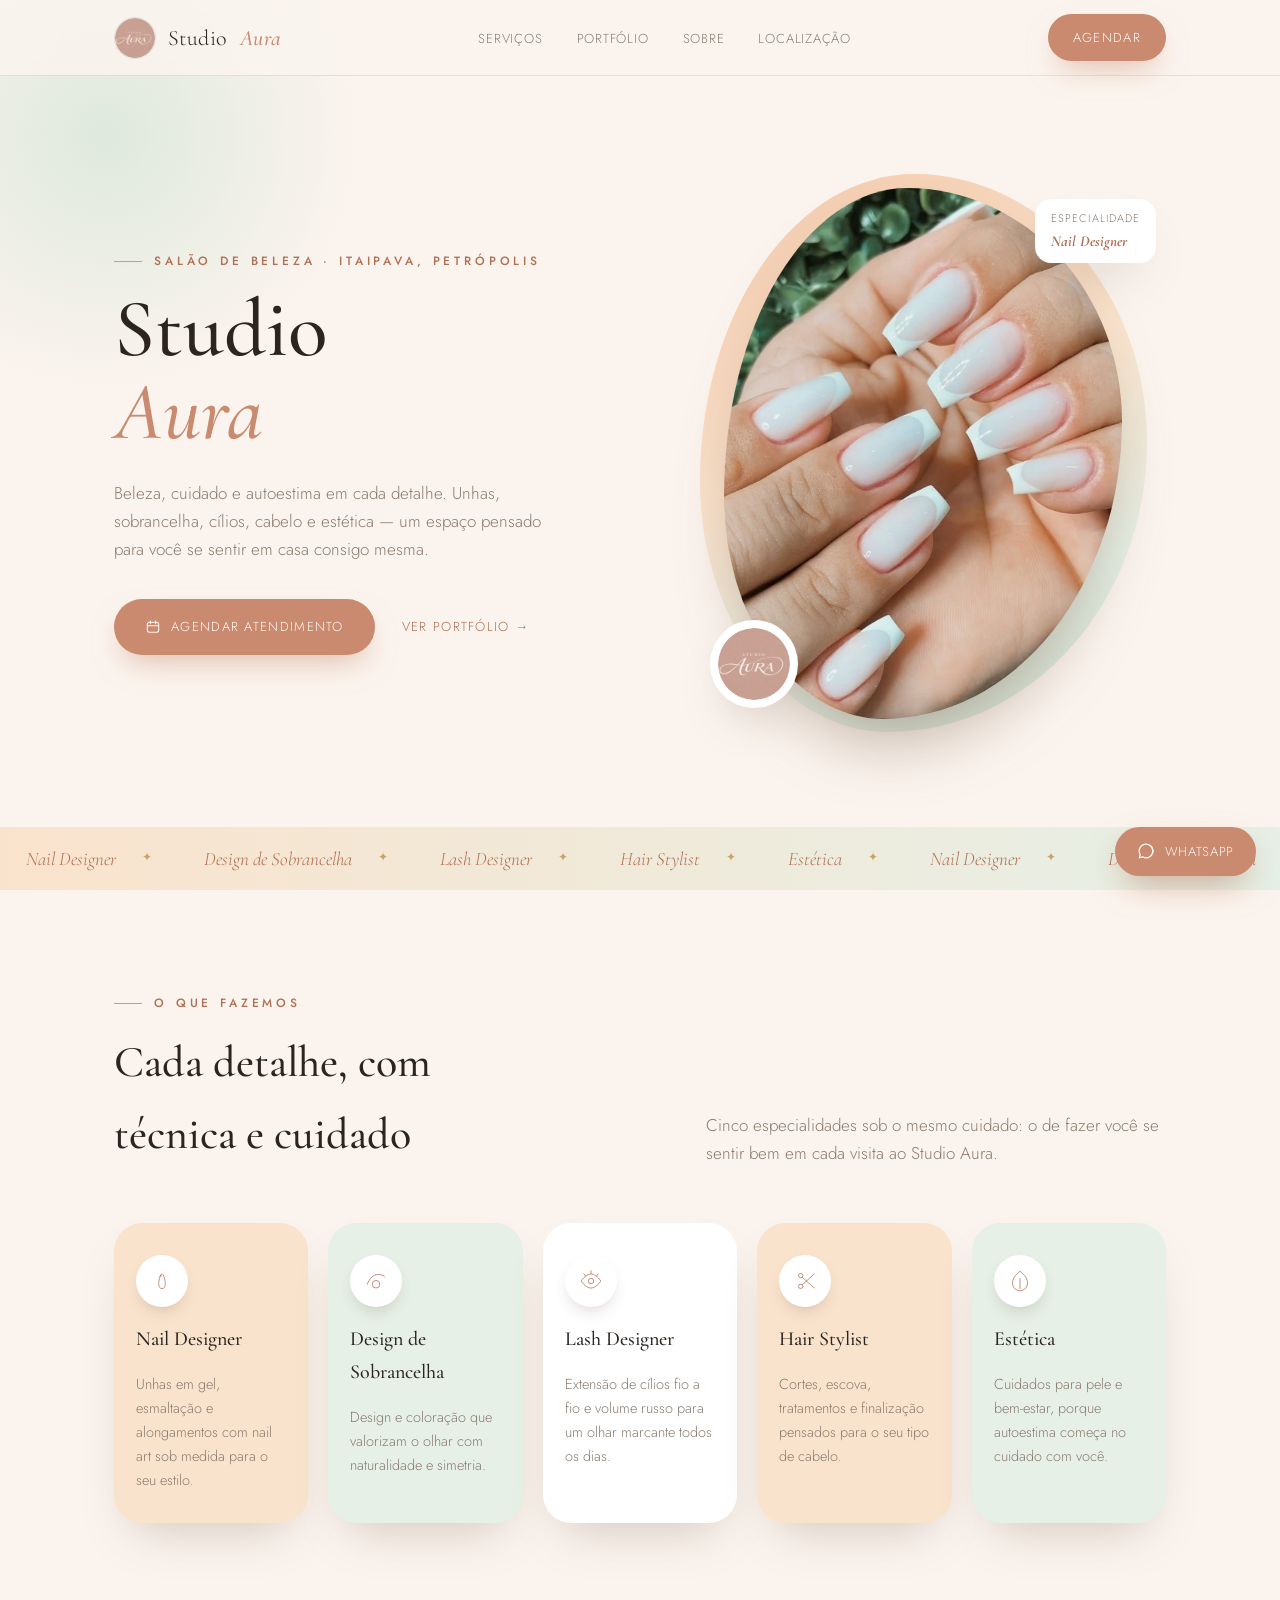
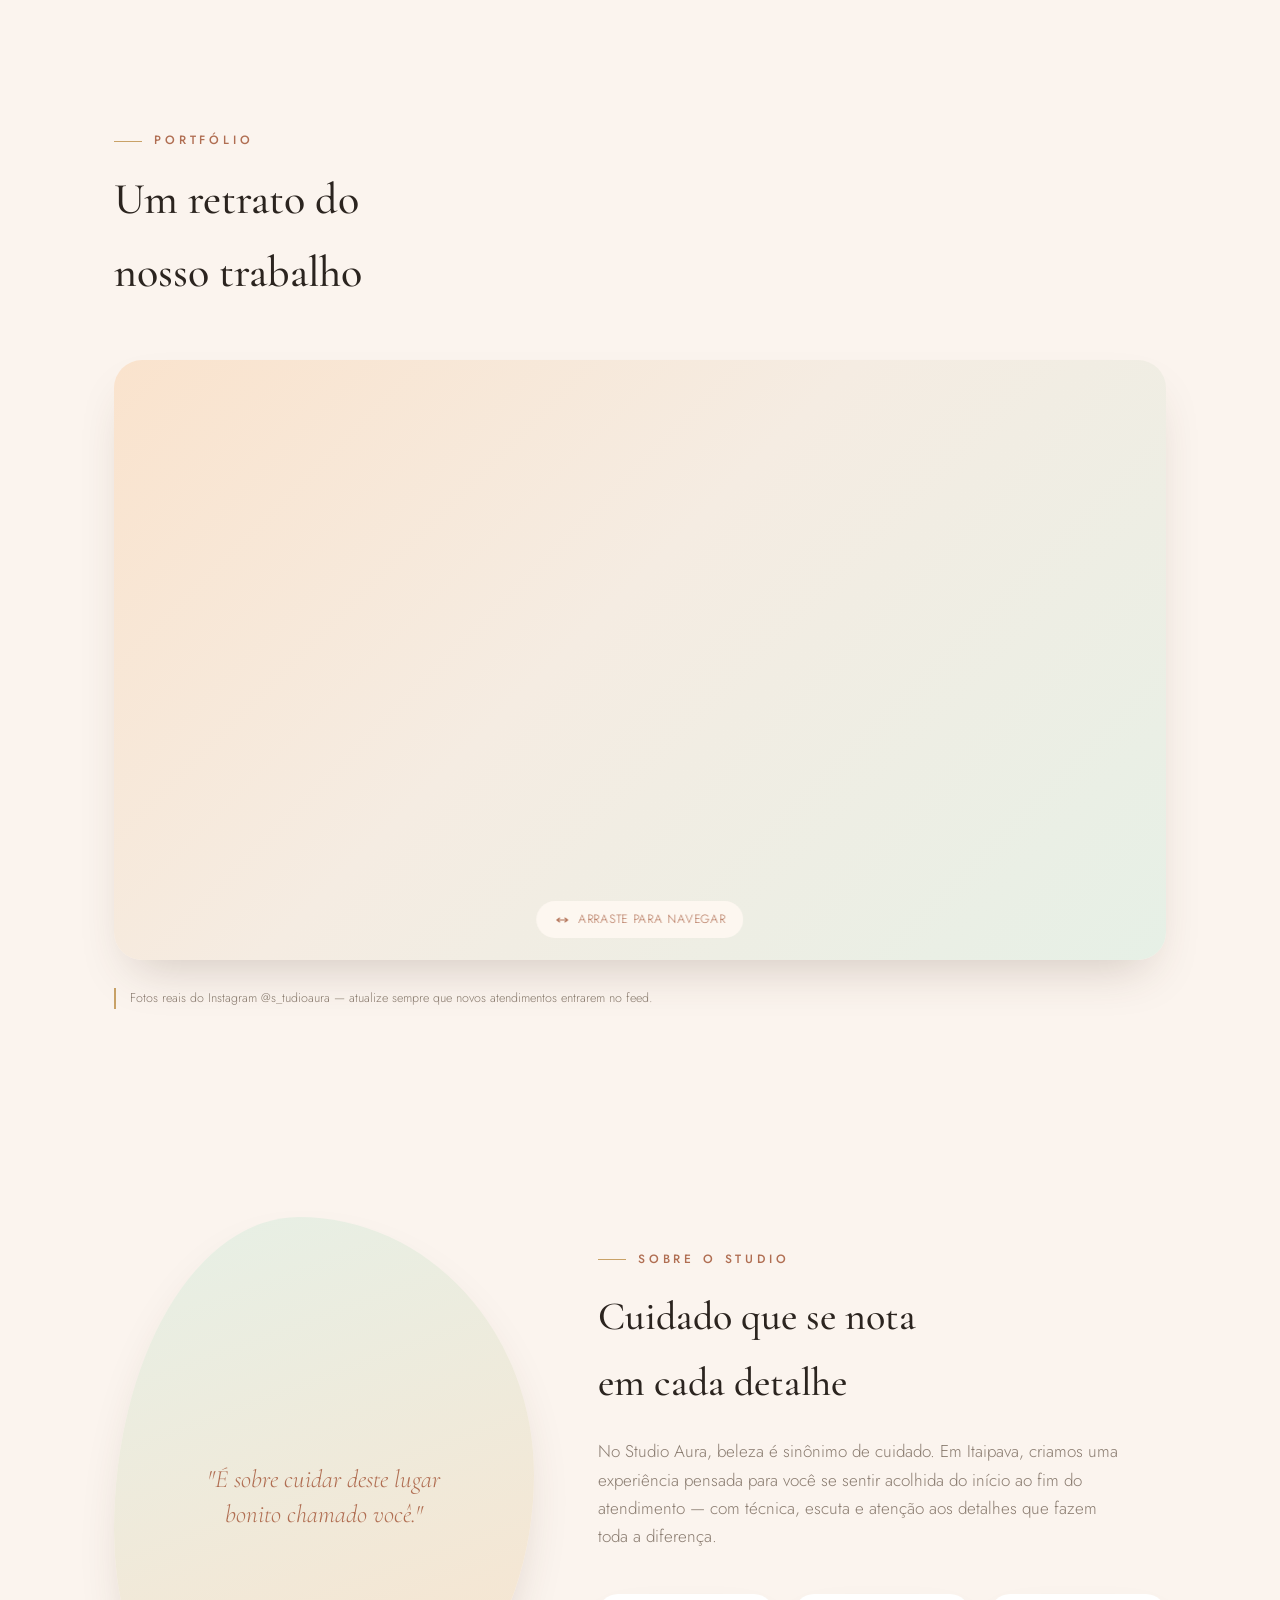
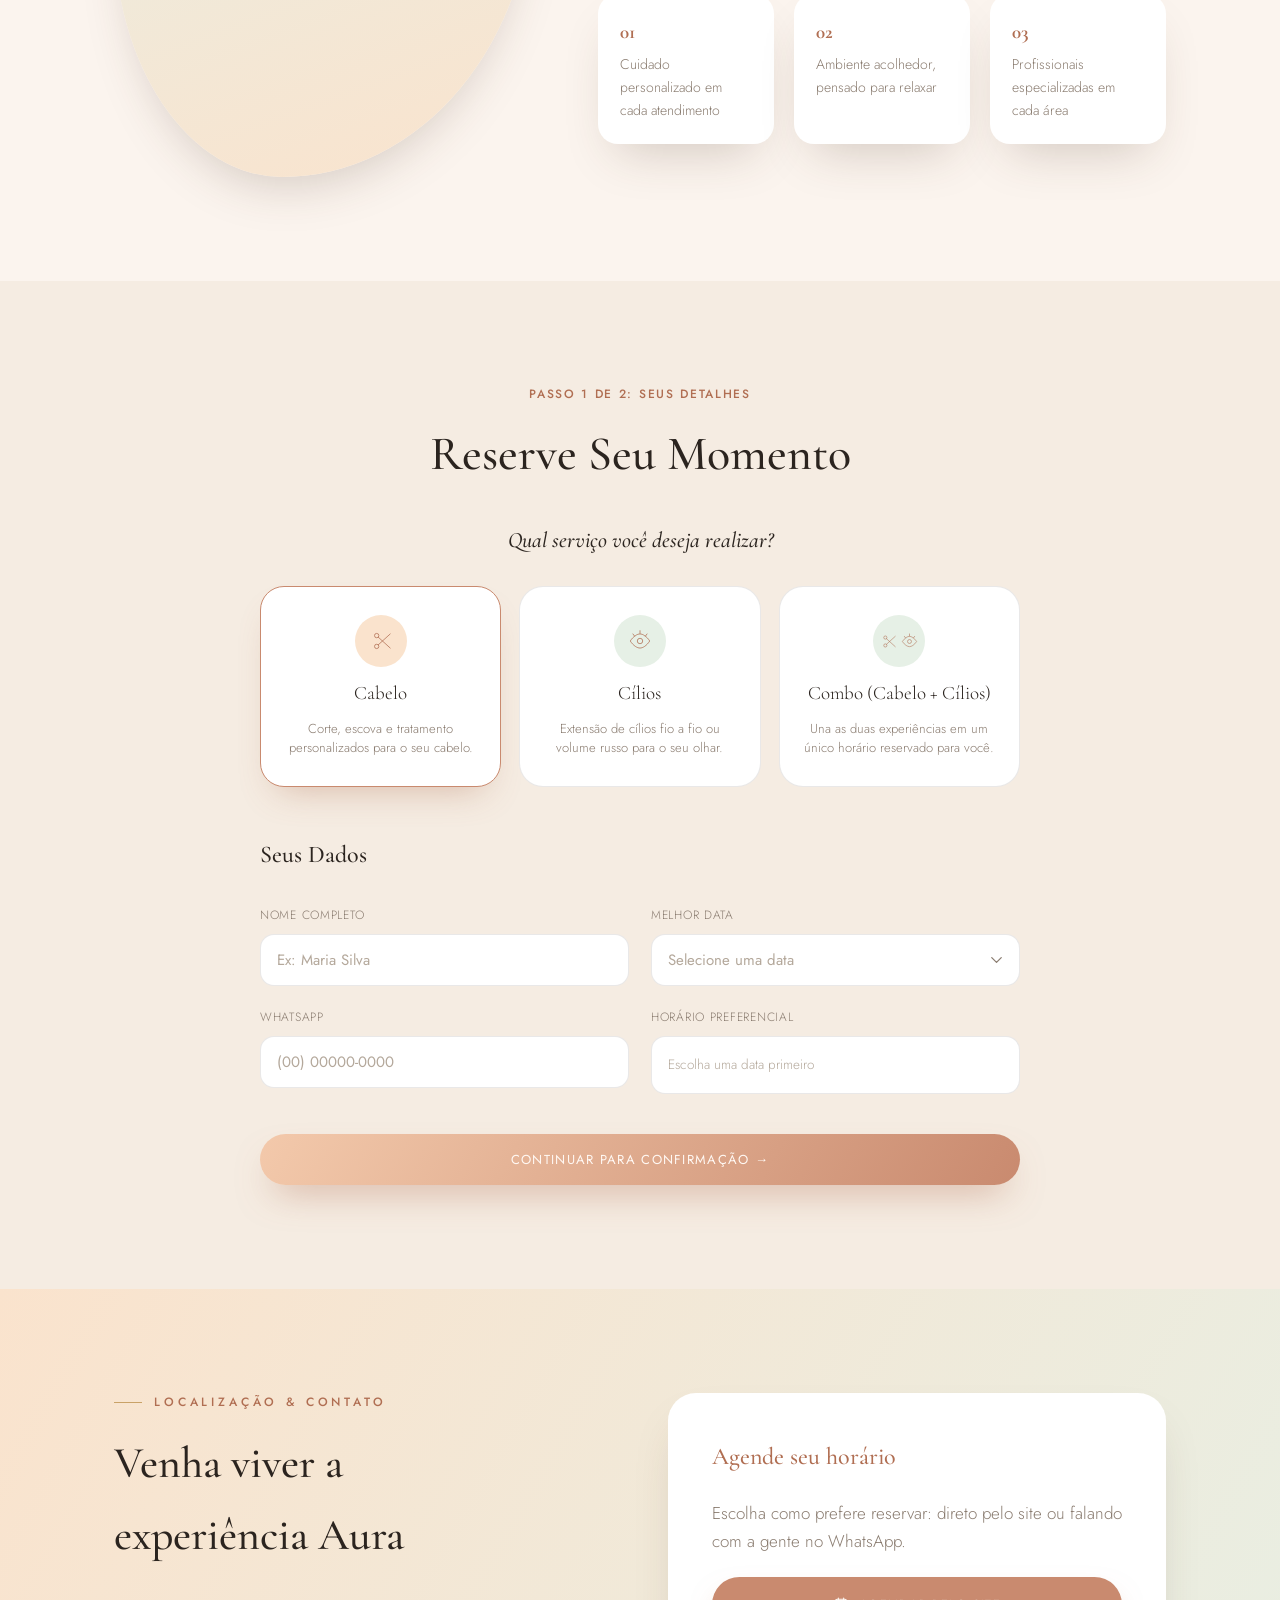
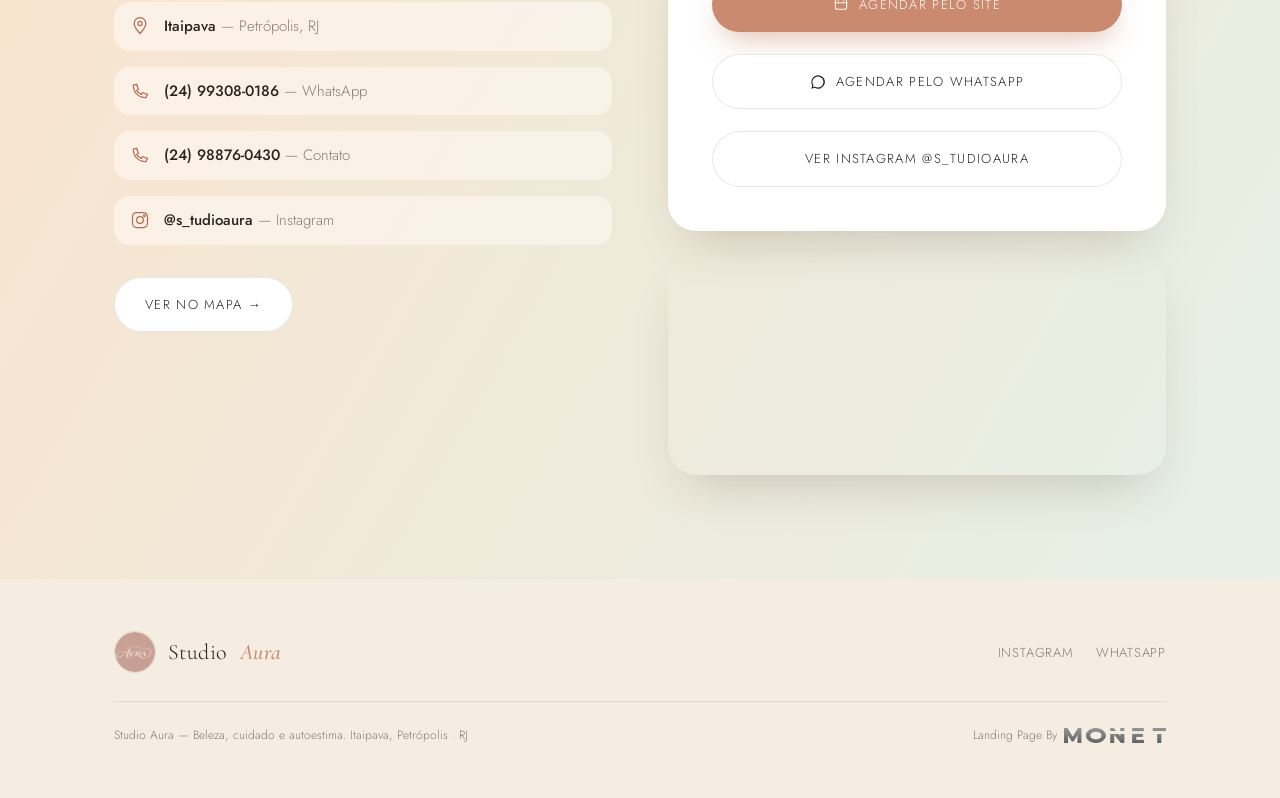
==== index.html @ 3c888ee1 "Rename Index.html to index.htmlRename Index.html to index.html for Cloudflare Pages" ====
<!doctype html> 
<html lang="pt-BR">
<head>
<meta charset="UTF-8">
<meta name="viewport" content="width=device-width,initial-scale=1,viewport-fit=cover">
<title>Studio Aura</title>
<link rel="icon" href="./images/logo.png">
<link rel="preconnect" href="https://fonts.googleapis.com">
<link rel="preconnect" href="https://fonts.gstatic.com" crossorigin>
<link href="https://fonts.googleapis.com/css2?family=Cormorant+Garamond:ital,wght@0,400;0,500;0,600;1,400;1,500&family=Jost:wght@300;400;500;600&display=swap" rel="stylesheet">
<link rel="stylesheet" href="style.css">
</head>
<body>

<header>
  <div class="wrap nav">
    <a class="logo" href="#top"><img src="./images/logo.png" alt="" width="42" height="42">Studio <em>Aura</em></a>
    <input type="checkbox" id="menu-toggle">
    <ul class="nav-links">
      <li><a href="#servicos">Serviços</a></li>
      <li><a href="#portfolio">Portfólio</a></li>
      <li><a href="#sobre">Sobre</a></li>
      <li><a href="#contato">Localização</a></li>
    </ul>
    <div class="nav-cta">
      <a class="btn btn-primary" href="#contato" style="padding:12px 24px;">Agendar</a>
      <label class="burger" for="menu-toggle"><span></span><span></span><span></span></label>
    </div>
  </div>
</header>

<main id="top">
  <section class="hero">
    <div class="wrap hero-grid">
      <div>
        <p class="eyebrow">Salão de Beleza · Itaipava, Petrópolis</p>
        <h1>Studio<br><em>Aura</em></h1>
        <p class="lede hero-lede">Beleza, cuidado e autoestima em cada detalhe. Unhas, sobrancelha, cílios, cabelo e estética — um espaço pensado para você se sentir em casa consigo mesma.</p>
        <div class="hero-actions">
          <a class="btn btn-primary" href="#contato">
            <svg viewBox="0 0 24 24" fill="none" stroke="currentColor" stroke-width="1.6"><rect x="3.5" y="5" width="17" height="15" rx="3"/><path d="M8 3v4M16 3v4M3.5 10h17" stroke-linecap="round"/></svg>
            Agendar atendimento
          </a>
          <a class="btn btn-ghost" href="#portfolio">Ver portfólio →</a>
        </div>
      </div>
      <div class="hero-art">
        <img class="hero-photo" src="images/unhas_francesinha.jpg" alt="Unhas em francesinha do Studio Aura">
        <div class="hero-badge"><img src="./images/logo.png" alt="Studio Aura"></div>
        <div class="hero-art-caption">Especialidade<strong>Nail Designer</strong></div>
      </div>
    </div>
  </section>

  <div class="marquee" aria-hidden="true">
    <div class="marquee-track">
      <span>Nail Designer</span><span>Design de Sobrancelha</span><span>Lash Designer</span><span>Hair Stylist</span><span>Estética</span>
      <span>Nail Designer</span><span>Design de Sobrancelha</span><span>Lash Designer</span><span>Hair Stylist</span><span>Estética</span>
      <span>Nail Designer</span><span>Design de Sobrancelha</span><span>Lash Designer</span><span>Hair Stylist</span><span>Estética</span>
      <span>Nail Designer</span><span>Design de Sobrancelha</span><span>Lash Designer</span><span>Hair Stylist</span><span>Estética</span>
      <span>Nail Designer</span><span>Design de Sobrancelha</span><span>Lash Designer</span><span>Hair Stylist</span><span>Estética</span>
      <span>Nail Designer</span><span>Design de Sobrancelha</span><span>Lash Designer</span><span>Hair Stylist</span><span>Estética</span>
    </div>
  </div>

  <section id="servicos">
    <div class="wrap">
      <div class="section-head reveal">
        <div>
          <p class="eyebrow">O que fazemos</p>
          <h2>Cada detalhe, com técnica e cuidado</h2>
        </div>
        <p class="lede">Cinco especialidades sob o mesmo cuidado: o de fazer você se sentir bem em cada visita ao Studio Aura.</p>
      </div>
    </div>
    <div class="wrap">
      <div class="services reveal">
        <div class="service">
          <div class="service-icon"><svg viewBox="0 0 48 48" fill="none" stroke="currentColor" stroke-width="1.4"><path d="M18 30c0-9 3-19 6-19s6 10 6 19c0 5-2.5 8-6 8s-6-3-6-8Z"/><path d="M20 15c1-1 3-1 4 0" stroke-linecap="round"/></svg></div>
          <h3>Nail Designer</h3>
          <p>Unhas em gel, esmaltação e alongamentos com nail art sob medida para o seu estilo.</p>
        </div>
        <div class="service">
          <div class="service-icon"><svg viewBox="0 0 48 48" fill="none" stroke="currentColor" stroke-width="1.4"><path d="M8 30c4-12 12-18 20-18s12 4 12 4" stroke-linecap="round"/><circle cx="24" cy="30" r="7"/></svg></div>
          <h3>Design de Sobrancelha</h3>
          <p>Design e coloração que valorizam o olhar com naturalidade e simetria.</p>
        </div>
        <div class="service">
          <div class="service-icon"><svg viewBox="0 0 48 48" fill="none" stroke="currentColor" stroke-width="1.4"><path d="M6 24c6-9 13-13 18-13s12 4 18 13c-6 9-13 13-18 13S12 33 6 24Z"/><circle cx="24" cy="24" r="5"/><path d="M14 15l-3-4M34 15l3-4M24 10V5" stroke-linecap="round"/></svg></div>
          <h3>Lash Designer</h3>
          <p>Extensão de cílios fio a fio e volume russo para um olhar marcante todos os dias.</p>
        </div>
        <div class="service">
          <div class="service-icon"><svg viewBox="0 0 48 48" fill="none" stroke="currentColor" stroke-width="1.4"><circle cx="16" cy="14" r="4"/><circle cx="16" cy="34" r="4"/><path d="M19 17l22 20M19 31l22-20" stroke-linecap="round"/></svg></div>
          <h3>Hair Stylist</h3>
          <p>Cortes, escova, tratamentos e finalização pensados para o seu tipo de cabelo.</p>
        </div>
        <div class="service">
          <div class="service-icon"><svg viewBox="0 0 48 48" fill="none" stroke="currentColor" stroke-width="1.4"><path d="M24 6c8 6 14 14 14 22a14 14 0 0 1-28 0c0-8 6-16 14-22Z"/><path d="M24 20v18" stroke-linecap="round"/></svg></div>
          <h3>Estética</h3>
          <p>Cuidados para pele e bem-estar, porque autoestima começa no cuidado com você.</p>
        </div>
      </div>
    </div>
  </section>

  <section id="portfolio">
    <div class="wrap">
      <div class="section-head reveal">
        <div>
          <p class="eyebrow">Portfólio</p>
          <h2>Um retrato do nosso trabalho</h2>
        </div>
      </div>

      <div class="gallery-3d reveal">
        <div id="portfolioGallery" class="circular-gallery" tabindex="0" role="region" aria-label="Galeria de fotos do portfólio. Arraste ou use as setas do teclado para navegar."></div>
        <p class="gallery-hint" id="galleryHint" aria-hidden="true">
          <svg viewBox="0 0 24 24" fill="none" stroke="currentColor" stroke-width="1.6"><path d="M8 9l-4 3 4 3M16 9l4 3-4 3M4 12h16" stroke-linecap="round" stroke-linejoin="round"/></svg>
          Arraste para navegar
        </p>
      </div>

      <p class="portfolio-note">Fotos reais do Instagram @s_tudioaura — atualize sempre que novos atendimentos entrarem no feed.</p>
    </div>
  </section>

  <section id="sobre">
    <div class="wrap about">
      <div class="about-visual reveal">
        <span>"É sobre cuidar deste lugar bonito chamado você."</span>
      </div>
      <div class="about-copy reveal">
        <p class="eyebrow">Sobre o studio</p>
        <h2 style="margin-top:14px;">Cuidado que se nota em cada detalhe</h2>
        <p class="lede">No Studio Aura, beleza é sinônimo de cuidado. Em Itaipava, criamos uma experiência pensada para você se sentir acolhida do início ao fim do atendimento — com técnica, escuta e atenção aos detalhes que fazem toda a diferença.</p>
        <div class="values">
          <div class="value"><b>01</b><p>Cuidado personalizado em cada atendimento</p></div>
          <div class="value"><b>02</b><p>Ambiente acolhedor, pensado para relaxar</p></div>
          <div class="value"><b>03</b><p>Profissionais especializadas em cada área</p></div>
        </div>
      </div>
    </div>
  </section>

  <section class="booking" id="agendar">
    <div class="wrap">

      <form id="bookingStep1" class="booking-panel" novalidate>
        <p class="step-label" id="bookingStepLabel">Passo 1 de 2: Seus Detalhes</p>
        <h2 class="booking-title">Reserve Seu Momento</h2>
        <h3 class="booking-subtitle">Qual serviço você deseja realizar?</h3>

        <div class="service-select" id="serviceSelect" role="radiogroup" aria-label="Escolha o serviço"></div>

        <h4 class="booking-form-title">Seus Dados</h4>
        <div class="booking-grid">
          <div class="field">
            <label for="bkNome">Nome Completo</label>
            <input type="text" id="bkNome" name="nome" placeholder="Ex: Maria Silva" autocomplete="name" required>
          </div>
          <div class="field">
            <label for="bkData">Melhor Data</label>
            <div class="field-icon-wrap">
              <select id="bkData" name="data" required>
                <option value="" disabled selected>Selecione uma data</option>
              </select>
              <svg class="field-icon" viewBox="0 0 24 24" fill="none" stroke="currentColor" stroke-width="1.6" aria-hidden="true"><path d="M6 9l6 6 6-6" stroke-linecap="round" stroke-linejoin="round"/></svg>
            </div>
          </div>
          <div class="field">
            <label for="bkWhats">WhatsApp</label>
            <input type="tel" id="bkWhats" name="whatsapp" placeholder="(00) 00000-0000" inputmode="numeric" autocomplete="tel" required>
          </div>
          <div class="field">
            <label id="bkHorarioLabel">Horário Preferencial</label>
            <div class="time-select" id="bkHorarioSelect" role="radiogroup" aria-labelledby="bkHorarioLabel">
              <span class="time-select-empty" id="bkHorarioEmpty">Escolha uma data primeiro</span>
            </div>
          </div>
        </div>

        <button type="submit" class="btn btn-booking">Continuar para Confirmação →</button>
      </form>

      <div id="bookingStep2" class="booking-panel" hidden>
        <p class="step-label">Passo 2 de 2: Confirmação Final</p>
        <h2 class="booking-title">Resumo do Agendamento</h2>

        <div class="booking-summary">
          <h3>Detalhes do Agendamento</h3>
          <div class="summary-service">
            <span class="summary-service-icon" id="summaryIcon"></span>
            <span class="summary-service-text"><span class="summary-label">Serviço:</span><strong id="summaryServico">Cabelo</strong></span>
          </div>
          <dl class="summary-list">
            <div><dt>Nome Completo:</dt><dd id="summaryNome">—</dd></div>
            <div><dt>WhatsApp:</dt><dd id="summaryWhats">—</dd></div>
            <div><dt>Melhor Data:</dt><dd id="summaryData">—</dd></div>
            <div><dt>Horário:</dt><dd id="summaryHorario" class="is-strong">—</dd></div>
          </dl>
          <button type="button" class="btn btn-booking" id="bookingConfirm">Confirmar Agendamento →</button>
          <button type="button" class="link-edit" id="bookingEdit">Editar Agendamento</button>
        </div>

        <div class="booking-success" id="bookingSuccess" hidden>
          <span class="booking-success-icon"><svg viewBox="0 0 24 24" fill="none" stroke="currentColor" stroke-width="1.8"><path d="M5 12l5 5L19 7" stroke-linecap="round" stroke-linejoin="round"/></svg></span>
          <h3>Agendamento confirmado!</h3>
          <p class="lede">Em breve entraremos em contato pelo WhatsApp para confirmar todos os detalhes do seu horário.</p>
          <button type="button" class="btn btn-ghost" id="bookingNew">Fazer novo agendamento</button>
        </div>
      </div>

    </div>
  </section>

  <section class="contact" id="contato">
    <div class="wrap contact-grid">
      <div class="reveal">
        <p class="eyebrow">Localização &amp; contato</p>
        <h2 style="margin-top:14px;">Venha viver a experiência Aura</h2>
        <ul class="contact-list">
          <li>
            <svg viewBox="0 0 24 24" fill="none" stroke="currentColor" stroke-width="1.5"><path d="M12 21s7-7.2 7-12a7 7 0 1 0-14 0c0 4.8 7 12 7 12Z"/><circle cx="12" cy="9" r="2.5"/></svg>
            <span><strong>Itaipava</strong> — Petrópolis, RJ</span>
          </li>
          <li>
            <svg viewBox="0 0 24 24" fill="none" stroke="currentColor" stroke-width="1.5"><path d="M4 5c0 8.8 6.2 15 15 15l2-4-6-2-1.5 2C10.5 14.5 9.5 13.5 8 11.5L10 10 8 4 4 5Z"/></svg>
            <span><strong>(24) 99308-0186</strong> — WhatsApp</span>
          </li>
          <li>
            <svg viewBox="0 0 24 24" fill="none" stroke="currentColor" stroke-width="1.5"><path d="M4 5c0 8.8 6.2 15 15 15l2-4-6-2-1.5 2C10.5 14.5 9.5 13.5 8 11.5L10 10 8 4 4 5Z"/></svg>
            <span><strong>(24) 98876-0430</strong> — Contato</span>
          </li>
          <li>
            <svg viewBox="0 0 24 24" fill="none" stroke="currentColor" stroke-width="1.5"><rect x="3" y="3" width="18" height="18" rx="5"/><circle cx="12" cy="12" r="4"/><circle cx="17.2" cy="6.8" r="1"/></svg>
            <span><strong>@s_tudioaura</strong> — Instagram</span>
          </li>
        </ul>
        <a class="btn btn-ghost" style="margin-top:32px;" href="https://www.google.com/maps/search/?api=1&amp;query=Studio%20Aura%20Itaipava%20Petropolis" target="_blank" rel="noopener">Ver no mapa →</a>
      </div>
      <div class="contact-side">
        <div class="contact-card reveal">
          <h3>Agende seu horário</h3>
          <p class="lede">Escolha como prefere reservar: direto pelo site ou falando com a gente no WhatsApp.</p>
          <a class="btn btn-primary" href="#agendar">
            <svg viewBox="0 0 24 24" fill="none" stroke="currentColor" stroke-width="1.6"><rect x="3.5" y="5" width="17" height="15" rx="3"/><path d="M8 3v4M16 3v4M3.5 10h17" stroke-linecap="round"/></svg>
            Agendar pelo Site
          </a>
          <a class="btn btn-ghost" href="https://wa.me/24993080186" target="_blank" rel="noopener">
            <svg viewBox="0 0 24 24" fill="currentColor"><path d="M12 2a10 10 0 0 0-8.6 15L2 22l5.2-1.4A10 10 0 1 0 12 2Zm0 18.2a8.2 8.2 0 0 1-4.2-1.1l-.3-.2-3.1.8.8-3-.2-.3A8.2 8.2 0 1 1 12 20.2Z"/></svg>
            Agendar pelo WhatsApp
          </a>
          <a class="btn btn-ghost" href="https://www.instagram.com/s_tudioaura" target="_blank" rel="noopener">Ver Instagram @s_tudioaura</a>
        </div>
        <div class="contact-map reveal">
          <iframe src="https://www.google.com/maps?q=Studio+Aura+-+Itaipava,+Petr%C3%B3polis+-+RJ&z=16&output=embed" width="100%" height="100%" style="border:0;" allowfullscreen="" loading="lazy" referrerpolicy="no-referrer-when-downgrade" title="Studio Aura no Google Maps"></iframe>
        </div>
      </div>
    </div>
  </section>
</main>

<footer>
  <div class="wrap">
    <div class="footer-grid">
      <a class="logo" href="#top"><img src="./images/logo.png" alt="" width="42" height="42">Studio <em>Aura</em></a>
      <ul class="footer-social">
        <li><a href="https://www.instagram.com/s_tudioaura" target="_blank" rel="noopener">Instagram</a></li>
        <li><a href="https://wa.me/24993080186" target="_blank" rel="noopener">WhatsApp</a></li>
      </ul>
    </div>
    <div class="footer-base">
      <span>Studio Aura — Beleza, cuidado e autoestima. Itaipava, Petrópolis · RJ</span>
      <a class="footer-credit" href="https://monetportfolio.pages.dev/" target="_blank" rel="noopener">
        <span>Landing Page By</span>
        <img src="./images/monet-logo.png" alt="Monet" class="footer-credit-logo">
      </a>
    </div>
  </div>
</footer>

<a class="float-cta" href="https://wa.me/24993080186" target="_blank" rel="noopener">
  <svg viewBox="0 0 24 24" fill="currentColor"><path d="M12 2a10 10 0 0 0-8.6 15L2 22l5.2-1.4A10 10 0 1 0 12 2Zm0 18.2a8.2 8.2 0 0 1-4.2-1.1l-.3-.2-3.1.8.8-3-.2-.3A8.2 8.2 0 1 1 12 20.2Z"/></svg>
  WhatsApp
</a>

<div class="lightbox" id="galleryLightbox" hidden>
  <figure class="lightbox-figure">
    <button class="lightbox-close" id="lightboxClose" type="button" aria-label="Fechar imagem">
      <svg viewBox="0 0 24 24" fill="none" stroke="currentColor" stroke-width="1.8"><path d="M5 5l14 14M19 5L5 19" stroke-linecap="round"/></svg>
    </button>
    <img id="lightboxImg" src="" alt="">
    <figcaption id="lightboxCaption"></figcaption>
  </figure>
</div>

<script src="https://cdnjs.cloudflare.com/ajax/libs/gsap/3.12.5/gsap.min.js"></script>
<script src="https://cdnjs.cloudflare.com/ajax/libs/gsap/3.12.5/ScrollTrigger.min.js"></script>
<script src="script.js"></script>
<script type="module" src="portfolio-gallery.js"></script>

</body></html>
---- style.css ----
/* Layout concept: soft spa editorial — organic blob imagery, pill buttons and
   rounded pastel cards on a warm cream ground, peach and mint as the two
   accent surfaces around a rose brand color. Deliberately single-theme
   (light, warm-cream) to match the requested pastel spa moodboard. */
:root{
  --cream:#fbf4ee;
  --cream-2:#f5ece2;
  --panel:#ffffff;
  --peach:#f3c9ab;
  --peach-soft:#fae3cd;
  --mint:#cfe3d3;
  --mint-soft:#e6f0e6;
  --ink:#2b241f;
  --muted:#8a7c70;
  --rose:#c98a6f;
  --rose-deep:#b06e52;
  --gold:#c9a267;
  --line:rgba(43,36,31,0.10);
  --shadow: 0 24px 50px -20px rgba(80,55,40,0.25);
  --font-display:'Cormorant Garamond', Georgia, 'Times New Roman', serif;
  --font-body:'Jost', 'Segoe UI', sans-serif;
  color-scheme: light;
}

*{box-sizing:border-box;}
html{scroll-behavior:smooth;}
body{
  margin:0;
  background:var(--cream);
  color:var(--ink);
  font-family:var(--font-body);
  font-weight:300;
  line-height:1.65;
  -webkit-font-smoothing:antialiased;
}
img{max-width:100%;}
a{color:inherit;}
::selection{background:var(--peach);color:var(--ink);}

.wrap{
  max-width:1180px;
  margin-inline:auto;
  padding-inline:clamp(20px,5vw,64px);
}

h1,h2,h3{
  font-family:var(--font-display);
  font-weight:500;
  margin:0;
  text-wrap:balance;
  color:var(--ink);
}

.eyebrow{
  font-family:var(--font-body);
  font-size:12px;
  letter-spacing:0.32em;
  text-transform:uppercase;
  color:var(--rose-deep);
  display:flex;
  align-items:center;
  gap:12px;
  font-weight:500;
}
.eyebrow::before{
  content:"";
  width:28px;height:1px;
  background:var(--gold);
  display:inline-block;
}

p{margin:0;}
.lede{
  max-width:46ch;
  color:var(--muted);
  font-size:17px;
}

.btn{
  font-family:var(--font-body);
  font-size:13px;
  letter-spacing:0.1em;
  text-transform:uppercase;
  text-decoration:none;
  display:inline-flex;
  align-items:center;
  gap:10px;
  padding:16px 30px;
  border-radius:50px;
  border:1px solid transparent;
  transition:transform .35s ease, background .35s ease, border-color .35s ease, color .35s ease, box-shadow .35s ease;
  cursor:pointer;
}
.btn-primary{
  background:var(--rose);
  color:#fff8f3;
  box-shadow:0 14px 30px -10px rgba(201,138,111,0.6);
}
.btn-primary:hover{background:var(--rose-deep);transform:translateY(-2px);}
.btn-ghost{
  border-color:var(--line);
  color:var(--ink);
  background:var(--panel);
}
.btn-ghost:hover{border-color:var(--rose);color:var(--rose-deep);transform:translateY(-2px);}
.btn svg{width:16px;height:16px;flex:none;}

/* ---------- NAV ---------- */
header{
  position:fixed;
  top:env(safe-area-inset-top,0px);
  left:0;right:0;
  z-index:100;
  background:rgba(251,244,238,0.82);
  backdrop-filter:blur(14px);
  border-bottom:1px solid var(--line);
}
.nav{
  display:flex;
  align-items:center;
  justify-content:space-between;
  padding-block:14px;
}
.logo{
  font-family:var(--font-display);
  font-size:22px;
  letter-spacing:0.02em;
  text-decoration:none;
  color:var(--ink);
  display:flex;
  align-items:center;
  gap:12px;
}
.logo em{color:var(--rose);font-style:italic;font-weight:500;}
.logo img{
  width:42px;height:42px;
  border-radius:50%;
  object-fit:cover;
  border:1px solid var(--line);
  display:block;
  flex:none;
}
.nav-links{
  display:flex;
  align-items:center;
  gap:34px;
  list-style:none;
  margin:0;padding:0;
}
.nav-links a{
  text-decoration:none;
  font-size:13px;
  letter-spacing:0.06em;
  text-transform:uppercase;
  color:var(--muted);
  transition:color .3s ease;
}
.nav-links a:hover{color:var(--rose-deep);}
.nav-cta{display:flex;align-items:center;gap:24px;}
.burger{display:none;}
#menu-toggle{display:none;}

@media (max-width:860px){
  .nav-links{
    position:fixed;
    inset:0 0 0 auto;
    top:0;
    height:100vh;
    width:min(78vw,320px);
    background:var(--panel);
    flex-direction:column;
    justify-content:center;
    align-items:flex-start;
    gap:26px;
    padding:80px 40px;
    transform:translateX(100%);
    transition:transform .4s ease;
    border-left:1px solid var(--line);
  }
  #menu-toggle:checked ~ .nav-links{transform:translateX(0);}
  .burger{
    display:flex;
    width:40px;height:40px;
    align-items:center;justify-content:center;
    cursor:pointer;
    flex-direction:column;
    gap:5px;
    z-index:101;
  }
  .burger span{width:22px;height:1px;background:var(--ink);display:block;}
  .nav-cta .btn-ghost{display:none;}
  .nav{gap:10px;}
  .nav-cta{gap:12px;flex:none;}
  .logo{font-size:clamp(15px,4.6vw,22px);gap:8px;flex:1;min-width:0;}
  .logo img{width:34px;height:34px;flex:none;}
  .nav-cta .btn-primary{padding:10px 16px;font-size:11px;letter-spacing:0.06em;white-space:nowrap;}
}

@media (max-width:380px){
  .logo{font-size:14px;}
  .nav-cta .btn-primary{padding:9px 13px;font-size:10px;}
}

/* ---------- HERO ---------- */
.hero{
  padding-top:calc(150px + env(safe-area-inset-top,0px));
  padding-bottom:70px;
  position:relative;
  overflow:hidden;
}
.hero::before{
  content:"";
  position:absolute;
  top:-15%;left:-12%;
  width:520px;height:520px;
  background:radial-gradient(circle,rgba(207,227,211,0.65),transparent 70%);
  pointer-events:none;
}
.hero-grid{
  display:grid;
  grid-template-columns:1fr 0.95fr;
  gap:56px;
  align-items:center;
  position:relative;
}
.hero h1{
  font-size:clamp(46px,6.4vw,86px);
  line-height:1.02;
  margin-top:16px;
}
.hero h1 em{
  font-style:italic;
  color:var(--rose);
}
.hero-lede{margin-top:24px;}
.hero-actions{
  display:flex;
  flex-wrap:wrap;
  align-items:center;
  gap:18px;
  margin-top:36px;
}
.hero-actions .btn-ghost{background:transparent;border-color:transparent;color:var(--rose-deep);padding-inline:8px;}
.hero-stats{
  display:flex;
  gap:14px;
  margin-top:48px;
  flex-wrap:wrap;
}
.stat{
  background:var(--panel);
  border:1px solid var(--line);
  border-radius:18px;
  padding:14px 20px;
  box-shadow:var(--shadow);
}
.stat b{
  display:block;
  font-family:var(--font-display);
  font-size:26px;
  color:var(--rose-deep);
  font-weight:500;
}
.stat span{
  font-size:11px;
  letter-spacing:0.08em;
  text-transform:uppercase;
  color:var(--muted);
}

.hero-art{
  position:relative;
  aspect-ratio:4/5;
  display:flex;
  align-items:center;
  justify-content:center;
}
.hero-art::before{
  content:"";
  position:absolute;
  inset:4%;
  background:linear-gradient(155deg,var(--peach) 0%,var(--peach-soft) 45%,var(--mint-soft) 75%,var(--mint) 100%);
  border-radius:48% 52% 58% 42% / 55% 48% 52% 45%;
  z-index:-2;
}
.hero-photo{
  width:82%;
  aspect-ratio:3/4;
  object-fit:cover;
  border-radius:46% 54% 60% 40% / 58% 44% 56% 42%;
  box-shadow:0 40px 70px -25px rgba(101,66,45,0.45);
}
.hero-badge{
  position:absolute;
  left:6%;
  bottom:8%;
  width:88px;height:88px;
  border-radius:50%;
  background:var(--panel);
  box-shadow:var(--shadow);
  display:flex;
  align-items:center;
  justify-content:center;
  padding:8px;
}
.hero-badge img{width:100%;height:100%;border-radius:50%;object-fit:cover;}
.hero-art-caption{
  position:absolute;
  top:8%;right:2%;
  background:var(--panel);
  border-radius:16px;
  padding:10px 16px;
  box-shadow:var(--shadow);
  font-size:11px;
  letter-spacing:0.1em;
  text-transform:uppercase;
  color:var(--muted);
  display:flex;
  flex-direction:column;
  gap:2px;
}
.hero-art-caption strong{color:var(--rose-deep);font-family:var(--font-display);font-size:15px;font-style:italic;text-transform:none;letter-spacing:0;}

@media (max-width:860px){
  .hero-grid{grid-template-columns:1fr;}
  .hero-art{order:-1;aspect-ratio:5/4;max-width:420px;margin-inline:auto;}
}

/* ---------- MARQUEE ---------- */
.marquee{
  background:linear-gradient(90deg,var(--peach-soft),var(--mint-soft));
  overflow:hidden;
  padding-block:16px;
  white-space:nowrap;
}
.marquee-track{
  display:inline-flex;
  animation:scroll 28s linear infinite;
}
.marquee-track span{
  font-family:var(--font-display);
  font-style:italic;
  font-size:19px;
  color:var(--rose-deep);
  padding-inline:26px;
  display:inline-flex;
  align-items:center;
  gap:26px;
}
.marquee-track span::after{
  content:"✦";
  font-style:normal;
  color:var(--gold);
  font-size:12px;
}
@keyframes scroll{
  from{transform:translateX(0);}
  to{transform:translateX(-50%);}
}
@media (prefers-reduced-motion:reduce){
  html{scroll-behavior:auto;}
}

/* ---------- SECTION SHELL ---------- */
section{padding-block:104px;}
.section-head{
  display:flex;
  justify-content:space-between;
  align-items:flex-end;
  gap:40px;
  margin-bottom:52px;
  flex-wrap:wrap;
}
.section-head h2{
  font-size:clamp(30px,3.8vw,44px);
  margin-top:12px;
  max-width:16ch;
}
.section-head .lede{margin-bottom:4px;}

.reveal{
  opacity:0;
  transform:translateY(22px);
  transition:opacity .8s ease, transform .8s ease;
}
.reveal.is-visible{opacity:1;transform:none;}
.gsap-ready .reveal{transition:none;}
@media (prefers-reduced-motion:reduce){
  .reveal{opacity:1;transform:none;transition:none;}
}

/* ---------- SERVICES ---------- */
.services{
  display:grid;
  grid-template-columns:repeat(5,1fr);
  gap:20px;
}
.service{
  background:var(--tint,var(--panel));
  border-radius:28px;
  padding:32px 22px;
  display:flex;
  flex-direction:column;
  gap:16px;
  box-shadow:var(--shadow);
  transition:transform .4s ease;
}
.service:hover{transform:translateY(-6px);}
.service:nth-child(5n+1){--tint:var(--peach-soft);}
.service:nth-child(5n+2){--tint:var(--mint-soft);}
.service:nth-child(5n+3){--tint:var(--panel);}
.service:nth-child(5n+4){--tint:var(--peach-soft);}
.service:nth-child(5n+5){--tint:var(--mint-soft);}
.service-icon{
  width:52px;height:52px;
  border-radius:50%;
  background:var(--panel);
  display:flex;
  align-items:center;
  justify-content:center;
  box-shadow:0 8px 18px -8px rgba(80,55,40,0.3);
}
.service-icon svg{width:26px;height:26px;color:var(--rose-deep);}
.service h3{font-size:20px;}
.service p{color:var(--muted);font-size:14.5px;}
@media (max-width:960px){
  .services{grid-template-columns:repeat(2,1fr);}
}
@media (max-width:560px){
  .services{grid-template-columns:1fr;}
}

/* ---------- PORTFOLIO ---------- */
.gallery-3d{
  position:relative;
  margin-top:44px;
  border-radius:28px;
  overflow:hidden;
  box-shadow:var(--shadow);
  background:linear-gradient(135deg,var(--peach-soft) 0%,var(--cream-2) 45%,var(--mint-soft) 100%);
  height:clamp(380px,48vw,600px);
}
.circular-gallery{
  width:100%;
  height:100%;
  overflow:hidden;
  cursor:grab;
}
.circular-gallery:active{cursor:grabbing;}
.circular-gallery:focus-visible{outline:2px solid var(--rose);outline-offset:-2px;}

.gallery-hint{
  position:absolute;
  left:50%;
  bottom:22px;
  transform:translateX(-50%);
  display:flex;
  align-items:center;
  gap:8px;
  padding:9px 18px;
  border-radius:999px;
  background:rgba(255,248,243,0.85);
  backdrop-filter:blur(6px);
  box-shadow:var(--shadow);
  font-family:var(--font-body);
  font-size:12px;
  letter-spacing:0.06em;
  text-transform:uppercase;
  color:var(--rose-deep);
  pointer-events:none;
  z-index:5;
  animation:gallery-hint-nudge 1.8s ease-in-out infinite;
  transition:opacity .5s ease;
}
.gallery-hint svg{width:16px;height:16px;flex:none;}
.gallery-hint.is-hidden{opacity:0;}
@keyframes gallery-hint-nudge{
  0%,100%{transform:translateX(calc(-50% - 6px));}
  50%{transform:translateX(calc(-50% + 6px));}
}
@media (prefers-reduced-motion:reduce){
  .gallery-hint{animation:none;}
}

.portfolio-note{
  margin-top:28px;
  font-size:12.5px;
  color:var(--muted);
  border-left:2px solid var(--gold);
  padding-left:14px;
}

/* ---------- ABOUT ---------- */
.about{
  display:grid;
  grid-template-columns:0.85fr 1.15fr;
  gap:64px;
  align-items:center;
}
.about-visual{
  aspect-ratio:3/4;
  border-radius:44% 56% 60% 40% / 56% 46% 54% 44%;
  position:relative;
  background:linear-gradient(160deg,var(--mint-soft),var(--peach-soft));
  display:flex;align-items:center;justify-content:center;
  box-shadow:var(--shadow);
}
.about-visual span{
  font-family:var(--font-display);
  font-style:italic;
  font-size:25px;
  color:var(--rose-deep);
  text-align:center;
  max-width:66%;
  line-height:1.4;
}
.about-copy h2{font-size:clamp(28px,3.6vw,40px);}
.about-copy p.lede{max-width:52ch;margin-top:22px;}
.values{
  display:grid;
  grid-template-columns:repeat(3,1fr);
  gap:20px;
  margin-top:44px;
}
.value{
  background:var(--panel);
  border-radius:20px;
  padding:22px;
  box-shadow:var(--shadow);
}
.value b{
  display:block;
  font-family:var(--font-display);
  font-size:19px;
  color:var(--rose-deep);
  margin-bottom:6px;
}
.value p{color:var(--muted);font-size:14px;}
@media (max-width:860px){
  .about{grid-template-columns:1fr;}
  .values{grid-template-columns:1fr;}
}

/* ---------- CONTACT / LOCATION ---------- */
.contact{
  background:linear-gradient(120deg,var(--peach-soft),var(--mint-soft));
}
.contact-grid{
  display:grid;
  grid-template-columns:1fr 1fr;
  gap:56px;
  align-items:start;
}
.contact-side{
  display:flex;
  flex-direction:column;
  gap:24px;
}
.contact-map{
  border-radius:28px;
  overflow:hidden;
  box-shadow:var(--shadow);
  height:220px;
}
.contact-map iframe{display:block;}
.contact h2{font-size:clamp(30px,4vw,44px);}
.contact-list{
  list-style:none;
  margin:30px 0 0;
  padding:0;
  display:flex;
  flex-direction:column;
  gap:16px;
}
.contact-list li{
  display:flex;
  gap:14px;
  align-items:flex-start;
  color:var(--muted);
  font-size:15px;
  background:rgba(255,248,243,0.6);
  border-radius:16px;
  padding:12px 16px;
}
.contact-list svg{width:20px;height:20px;color:var(--rose-deep);flex:none;margin-top:2px;}
.contact-list strong{color:var(--ink);font-weight:500;}
.contact-card{
  border-radius:28px;
  padding:44px;
  background:var(--panel);
  box-shadow:var(--shadow);
  display:flex;
  flex-direction:column;
  gap:22px;
}
.contact-card h3{font-size:24px;color:var(--rose-deep);}
.contact-card .btn{justify-content:center;}
@media (max-width:860px){
  .contact-grid{grid-template-columns:1fr;}
}

/* ---------- FOOTER ---------- */
footer{padding-block:52px;background:var(--cream-2);}
.footer-grid{
  display:flex;
  justify-content:space-between;
  align-items:center;
  flex-wrap:wrap;
  gap:24px;
  padding-bottom:28px;
  border-bottom:1px solid var(--line);
}
.footer-social{
  display:flex;
  gap:22px;
  list-style:none;
  margin:0;padding:0;
}
.footer-social a{
  text-decoration:none;
  font-size:13px;
  letter-spacing:0.06em;
  text-transform:uppercase;
  color:var(--muted);
}
.footer-social a:hover{color:var(--rose-deep);}
.footer-base{
  display:flex;
  justify-content:space-between;
  align-items:center;
  gap:16px;
  flex-wrap:wrap;
  padding-top:24px;
  font-size:12px;
  color:var(--muted);
}
.footer-credit{
  display:inline-flex;
  align-items:center;
  gap:7px;
  text-decoration:none;
  color:var(--muted);
  transition:color .3s ease;
}
.footer-credit span{position:relative;}
.footer-credit span::after{
  content:"";
  position:absolute;
  left:0;right:0;bottom:-3px;
  height:1px;
  background:currentColor;
  transform:scaleX(0);
  transform-origin:right;
  transition:transform .35s ease;
}
.footer-credit:hover{color:var(--rose-deep);}
.footer-credit:hover span::after{transform:scaleX(1);transform-origin:left;}
.footer-credit-logo{
  height:15px;
  width:auto;
  display:block;
  filter:brightness(0.6) contrast(1.15);
  transition:transform .35s ease, filter .35s ease;
}
.footer-credit:hover .footer-credit-logo{
  transform:translateY(-1px) scale(1.06);
  filter:brightness(0.85) contrast(1.15) drop-shadow(0 3px 8px rgba(176,110,82,0.4));
}

/* ---------- FLOATING CTA ---------- */
.float-cta{
  position:fixed;
  right:24px;
  bottom:calc(24px + env(safe-area-inset-bottom,0px));
  z-index:90;
  display:flex;
  align-items:center;
  gap:10px;
  background:var(--rose);
  color:#fff8f3;
  text-decoration:none;
  padding:14px 22px;
  border-radius:40px;
  font-size:13px;
  letter-spacing:0.05em;
  text-transform:uppercase;
  box-shadow:0 14px 34px -10px rgba(176,110,82,0.65);
  transition:transform .3s ease;
}
.float-cta:hover{transform:translateY(-3px);}
.float-cta svg{width:18px;height:18px;}

/* ---------- LIGHTBOX (foto do portfolio em tela cheia) ---------- */
.lightbox{
  position:fixed;
  inset:0;
  z-index:200;
  display:flex;
  align-items:center;
  justify-content:center;
  padding:40px;
  background:rgba(20,16,15,0.88);
  opacity:0;
  transition:opacity .25s ease;
}
.lightbox.is-open{opacity:1;}
.lightbox[hidden]{display:none;}
.lightbox-figure{
  margin:0;
  position:relative;
  width:min(92vw,1100px);
  max-height:90vh;
  display:flex;
  flex-direction:column;
  align-items:center;
  gap:16px;
  transform:scale(.96);
  transition:transform .25s ease;
}
.lightbox.is-open .lightbox-figure{transform:scale(1);}
.lightbox-figure img{
  width:100%;
  height:78vh;
  border-radius:16px;
  box-shadow:0 40px 80px -20px rgba(0,0,0,0.6);
  object-fit:contain;
}
.lightbox-figure figcaption{
  color:#fff8f3;
  font-family:var(--font-display);
  font-style:italic;
  font-size:18px;
}
.lightbox-close{
  position:absolute;
  top:12px;
  right:12px;
  width:44px;height:44px;
  border-radius:50%;
  background:rgba(255,255,255,0.12);
  border:1px solid rgba(255,255,255,0.3);
  color:#fff8f3;
  display:flex;
  align-items:center;
  justify-content:center;
  cursor:pointer;
  transition:background .2s ease, transform .2s ease;
}
.lightbox-close:hover{background:rgba(255,255,255,0.22);transform:rotate(90deg);}
.lightbox-close svg{width:20px;height:20px;}
@media (prefers-reduced-motion:reduce){
  .lightbox, .lightbox-figure, .lightbox-close{transition:none;}
  .lightbox-close:hover{transform:none;}
}

/* ---------- BOOKING FORM ---------- */
.booking{background:var(--cream-2);}
.booking-panel{
  max-width:760px;
  margin-inline:auto;
  text-align:center;
}
.step-label{
  font-size:12px;
  letter-spacing:0.14em;
  text-transform:uppercase;
  color:var(--rose-deep);
  font-weight:500;
}
.booking-title{
  font-size:clamp(32px,4.4vw,48px);
  margin-top:10px;
}
.booking-subtitle{
  font-family:var(--font-display);
  font-weight:500;
  font-style:italic;
  font-size:22px;
  color:var(--ink);
  margin-top:28px;
}

.service-select{
  display:grid;
  grid-template-columns:repeat(3,1fr);
  gap:18px;
  margin-top:28px;
}
.service-option{
  position:relative;
  display:flex;
  flex-direction:column;
  align-items:center;
  gap:10px;
  background:var(--panel);
  border:1px solid var(--line);
  border-radius:24px;
  padding:28px 18px;
  cursor:pointer;
  text-align:center;
  transition:border-color .3s ease, box-shadow .3s ease, transform .3s ease;
}
.service-option:hover{transform:translateY(-3px);}
.service-option input{position:absolute;opacity:0;width:1px;height:1px;}
.service-option.is-selected{
  border-color:var(--rose);
  box-shadow:0 18px 36px -18px rgba(176,110,82,0.45);
}
.service-option-icon{
  width:52px;height:52px;
  border-radius:50%;
  background:var(--mint-soft);
  display:flex;
  align-items:center;
  justify-content:center;
  gap:2px;
}
.service-option-icon svg{width:26px;height:26px;color:var(--rose-deep);}
.service-option-icon--combo svg{width:19px;height:19px;}
.service-option-title{
  font-family:var(--font-display);
  font-size:19px;
  color:var(--ink);
}
.service-option-desc{
  font-size:13px;
  color:var(--muted);
  line-height:1.5;
}

.booking-form-title{
  font-family:var(--font-display);
  font-weight:500;
  font-size:24px;
  text-align:left;
  margin-top:48px;
}
.booking-grid{
  display:grid;
  grid-template-columns:1fr 1fr;
  gap:22px;
  margin-top:20px;
  text-align:left;
}
.field label{
  display:block;
  font-size:12px;
  letter-spacing:0.06em;
  text-transform:uppercase;
  color:var(--muted);
  margin-bottom:8px;
}
.field input,
.field select{
  width:100%;
  font-family:var(--font-body);
  font-size:15px;
  color:var(--ink);
  background:var(--panel);
  border:1px solid var(--line);
  border-radius:14px;
  padding:14px 16px;
}
.field select{
  appearance:none;
  -webkit-appearance:none;
  cursor:pointer;
}
.field select:invalid{color:#b4a89b;}
.field select:disabled{cursor:not-allowed;opacity:.6;}
.field input::placeholder{color:#b4a89b;}
.field input:focus,
.field select:focus{outline:none;border-color:var(--rose);}
.field input.has-error,
.field select.has-error{border-color:#c94f4f;}
.field-icon-wrap{position:relative;}
.field-icon-wrap input,
.field-icon-wrap select{padding-right:44px;}
.field-icon{
  position:absolute;
  right:14px;top:50%;
  transform:translateY(-50%);
  width:19px;height:19px;
  color:var(--muted);
  pointer-events:none;
}

.time-select{
  display:flex;
  align-items:center;
  flex-wrap:wrap;
  gap:8px;
  background:var(--panel);
  border:1px solid var(--line);
  border-radius:14px;
  padding:10px 14px;
  min-height:48px;
}
.time-select.has-error{border-color:#c94f4f;}
.time-chip{
  font-family:var(--font-body);
  font-size:14px;
  color:var(--muted);
  background:transparent;
  border:1px solid var(--line);
  border-radius:10px;
  padding:7px 12px;
  cursor:pointer;
  transition:background .25s ease, color .25s ease, border-color .25s ease;
}
.time-chip.is-active{
  background:var(--rose);
  border-color:var(--rose);
  color:#fff8f3;
}
.time-select-chevron{width:16px;height:16px;color:var(--muted);margin-left:auto;flex:none;}
.time-select-empty{font-size:13.5px;color:#b4a89b;padding:7px 2px;}

.btn-booking{
  width:100%;
  justify-content:center;
  margin-top:40px;
  background:linear-gradient(120deg,var(--peach) 0%,var(--rose) 100%);
  color:#fff8f3;
  border:none;
  box-shadow:0 18px 36px -14px rgba(176,110,82,0.55);
}
.btn-booking:hover{transform:translateY(-2px);filter:brightness(1.03);}

.booking-summary{
  max-width:460px;
  margin-inline:auto;
  margin-top:36px;
  background:var(--panel);
  border-radius:28px;
  padding:40px;
  box-shadow:var(--shadow);
  text-align:left;
}
.booking-summary h3{font-size:21px;}
.summary-service{
  display:flex;
  align-items:center;
  gap:14px;
  margin-top:20px;
  padding-bottom:20px;
  border-bottom:1px solid var(--line);
}
.summary-service-icon{
  width:44px;height:44px;
  flex:none;
  border-radius:50%;
  background:var(--mint-soft);
  display:flex;
  align-items:center;
  justify-content:center;
  gap:2px;
}
.summary-service-icon svg{width:22px;height:22px;color:var(--rose-deep);}
.summary-label{
  display:block;
  font-size:12px;
  letter-spacing:0.06em;
  text-transform:uppercase;
  color:var(--muted);
  margin-bottom:2px;
}
.summary-service-text strong{font-family:var(--font-display);font-size:17px;color:var(--ink);font-weight:500;}
.summary-list{margin:0;padding:0;}
.summary-list > div{
  display:flex;
  justify-content:space-between;
  gap:12px;
  padding-block:13px;
  border-bottom:1px solid var(--line);
}
.summary-list > div:last-child{border-bottom:none;}
.summary-list dt{font-size:13px;color:var(--muted);margin:0;}
.summary-list dd{font-size:14.5px;color:var(--ink);margin:0;text-align:right;}
.summary-list dd.is-strong{font-weight:500;color:var(--rose-deep);}
.booking-summary .btn-booking{margin-top:28px;}
.link-edit{
  display:block;
  width:100%;
  text-align:center;
  margin-top:16px;
  background:none;
  border:none;
  font-family:var(--font-body);
  font-size:13px;
  letter-spacing:0.04em;
  text-decoration:underline;
  color:var(--muted);
  cursor:pointer;
}
.link-edit:hover{color:var(--rose-deep);}

.booking-success[hidden]{display:none;}
.booking-success{
  max-width:460px;
  margin:36px auto 0;
  background:var(--panel);
  border-radius:28px;
  padding:44px 40px;
  box-shadow:var(--shadow);
  text-align:center;
  display:flex;
  flex-direction:column;
  align-items:center;
  gap:14px;
}
.booking-success-icon{
  width:56px;height:56px;
  border-radius:50%;
  background:var(--mint-soft);
  color:var(--rose-deep);
  display:flex;
  align-items:center;
  justify-content:center;
}
.booking-success-icon svg{width:28px;height:28px;}
.booking-success h3{font-size:22px;}
.booking-success .lede{max-width:34ch;}
.booking-success .btn{margin-top:10px;}

@media (max-width:760px){
  .service-select{grid-template-columns:1fr;}
  .booking-grid{grid-template-columns:1fr;}
}

/* ---------- SERVICE ICON COLOR VARIANTS ---------- */
.service-option-icon--primary{background:var(--peach-soft);}
.service-option-icon--secondary{background:var(--mint-soft);}
.summary-service-icon .service-option-icon{width:44px;height:44px;}
.summary-service-icon .service-option-icon svg{width:22px;height:22px;}
.summary-service-icon .service-option-icon--combo svg{width:16px;height:16px;}

/* ---------- ADMIN ---------- */
.admin{background:var(--cream-2);}
.admin-gate{max-width:420px;margin-inline:auto;text-align:center;}
.admin-gate-title{font-size:clamp(28px,3.6vw,38px);}
.admin-gate-lede{margin-inline:auto;margin-top:12px;text-align:center;}
.admin-gate-field{max-width:320px;margin:28px auto 0;text-align:left;}
.admin-gate-btn{max-width:320px;margin:20px auto 0;}
.field input:disabled{opacity:.55;cursor:not-allowed;background:var(--cream-2);}
.btn:disabled{opacity:.5;cursor:not-allowed;pointer-events:none;transform:none;}
.admin-error{color:#c94f4f;font-size:13px;margin-top:14px;}

.admin-panel{max-width:1040px;margin-inline:auto;}
.admin-head{display:flex;justify-content:space-between;align-items:flex-end;gap:20px;flex-wrap:wrap;margin-bottom:32px;}

.admin-tabs{display:flex;gap:10px;flex-wrap:wrap;margin-bottom:36px;}
.admin-tab{
  font-family:var(--font-body);
  font-size:13px;
  letter-spacing:0.05em;
  text-transform:uppercase;
  color:var(--muted);
  background:var(--panel);
  border:1px solid var(--line);
  border-radius:999px;
  padding:10px 20px;
  cursor:pointer;
  transition:background .25s ease, color .25s ease, border-color .25s ease;
}
.admin-tab.is-active{background:var(--rose);border-color:var(--rose);color:#fff8f3;}

.admin-empty{color:var(--muted);font-size:14px;}

.admin-content-head{display:flex;align-items:center;gap:14px;margin-bottom:22px;}
.admin-refresh{padding:10px 18px;font-size:12px;}
.admin-refresh-msg{font-size:12.5px;color:var(--muted);}

.admin-form{
  display:grid;
  grid-template-columns:repeat(auto-fit,minmax(180px,1fr));
  gap:18px;
  align-items:end;
  background:var(--panel);
  border-radius:22px;
  padding:26px;
  box-shadow:var(--shadow);
  margin-bottom:28px;
}
.admin-form .btn{align-self:end;}

.admin-list{display:grid;grid-template-columns:repeat(auto-fill,minmax(260px,1fr));gap:18px;}

.admin-card{background:var(--panel);border-radius:20px;padding:22px;box-shadow:var(--shadow);display:flex;flex-direction:column;gap:10px;}
.admin-card-title{font-family:var(--font-display);font-size:18px;color:var(--ink);}
.admin-card-row{display:flex;justify-content:space-between;gap:10px;font-size:13.5px;color:var(--muted);}
.admin-card-row strong{color:var(--ink);font-weight:500;}
.admin-card-status{align-self:flex-start;font-size:11px;letter-spacing:0.06em;text-transform:uppercase;padding:4px 10px;border-radius:999px;background:var(--mint-soft);color:var(--rose-deep);}
.admin-card-actions{margin-top:auto;display:flex;gap:10px;}
.admin-btn-danger{
  font-family:var(--font-body);
  font-size:12.5px;
  letter-spacing:0.04em;
  text-transform:uppercase;
  color:#c94f4f;
  background:none;
  border:1px solid rgba(201,79,79,0.4);
  border-radius:999px;
  padding:8px 16px;
  cursor:pointer;
  transition:background .25s ease;
}
.admin-btn-danger:hover{background:rgba(201,79,79,0.08);}

.admin-date-group{background:var(--panel);border-radius:20px;padding:20px 22px;box-shadow:var(--shadow);display:flex;flex-direction:column;gap:12px;}
.admin-date-head{display:flex;justify-content:space-between;align-items:center;gap:10px;}
.admin-date-head strong{font-family:var(--font-display);font-size:17px;color:var(--ink);}
.admin-chip-row{display:flex;flex-wrap:wrap;gap:8px;}
.admin-chip{display:inline-flex;align-items:center;gap:8px;background:var(--mint-soft);color:var(--rose-deep);border-radius:999px;padding:6px 8px 6px 14px;font-size:13px;}
.admin-chip button{width:18px;height:18px;border-radius:50%;border:none;background:rgba(176,110,82,0.18);color:var(--rose-deep);cursor:pointer;display:flex;align-items:center;justify-content:center;font-size:12px;line-height:1;}

.admin-thumb{background:var(--panel);border-radius:20px;overflow:hidden;box-shadow:var(--shadow);display:flex;flex-direction:column;}
.admin-thumb img{width:100%;aspect-ratio:4/3;object-fit:cover;display:block;background:var(--cream-2);}
.admin-thumb-body{padding:14px 16px;display:flex;flex-direction:column;gap:10px;}
.admin-thumb-body span{font-size:13.5px;color:var(--ink);}
.admin-note{font-size:12.5px;color:var(--muted);border-left:2px solid var(--gold);padding-left:14px;margin-bottom:20px;}

.admin-service-preview .admin-btn-danger{margin-top:4px;align-self:center;}

.admin-confirm{position:fixed;inset:0;z-index:300;display:flex;align-items:center;justify-content:center;padding:24px;background:rgba(20,16,15,0.6);}
.admin-confirm[hidden]{display:none;}
.admin-confirm-card{background:var(--panel);border-radius:24px;padding:34px;max-width:360px;width:100%;box-shadow:var(--shadow);}
.admin-confirm-card h3{font-size:20px;}
.admin-confirm-card .lede{margin-top:8px;font-size:14px;}
.admin-confirm-card .field{margin-top:18px;text-align:left;}
.admin-confirm-actions{display:flex;gap:12px;margin-top:20px;}
.admin-confirm-actions .btn{flex:1;justify-content:center;margin-top:0;}

@media (max-width:640px){
  .admin-tabs{gap:8px;}
  .admin-tab{padding:9px 14px;font-size:12px;}
}
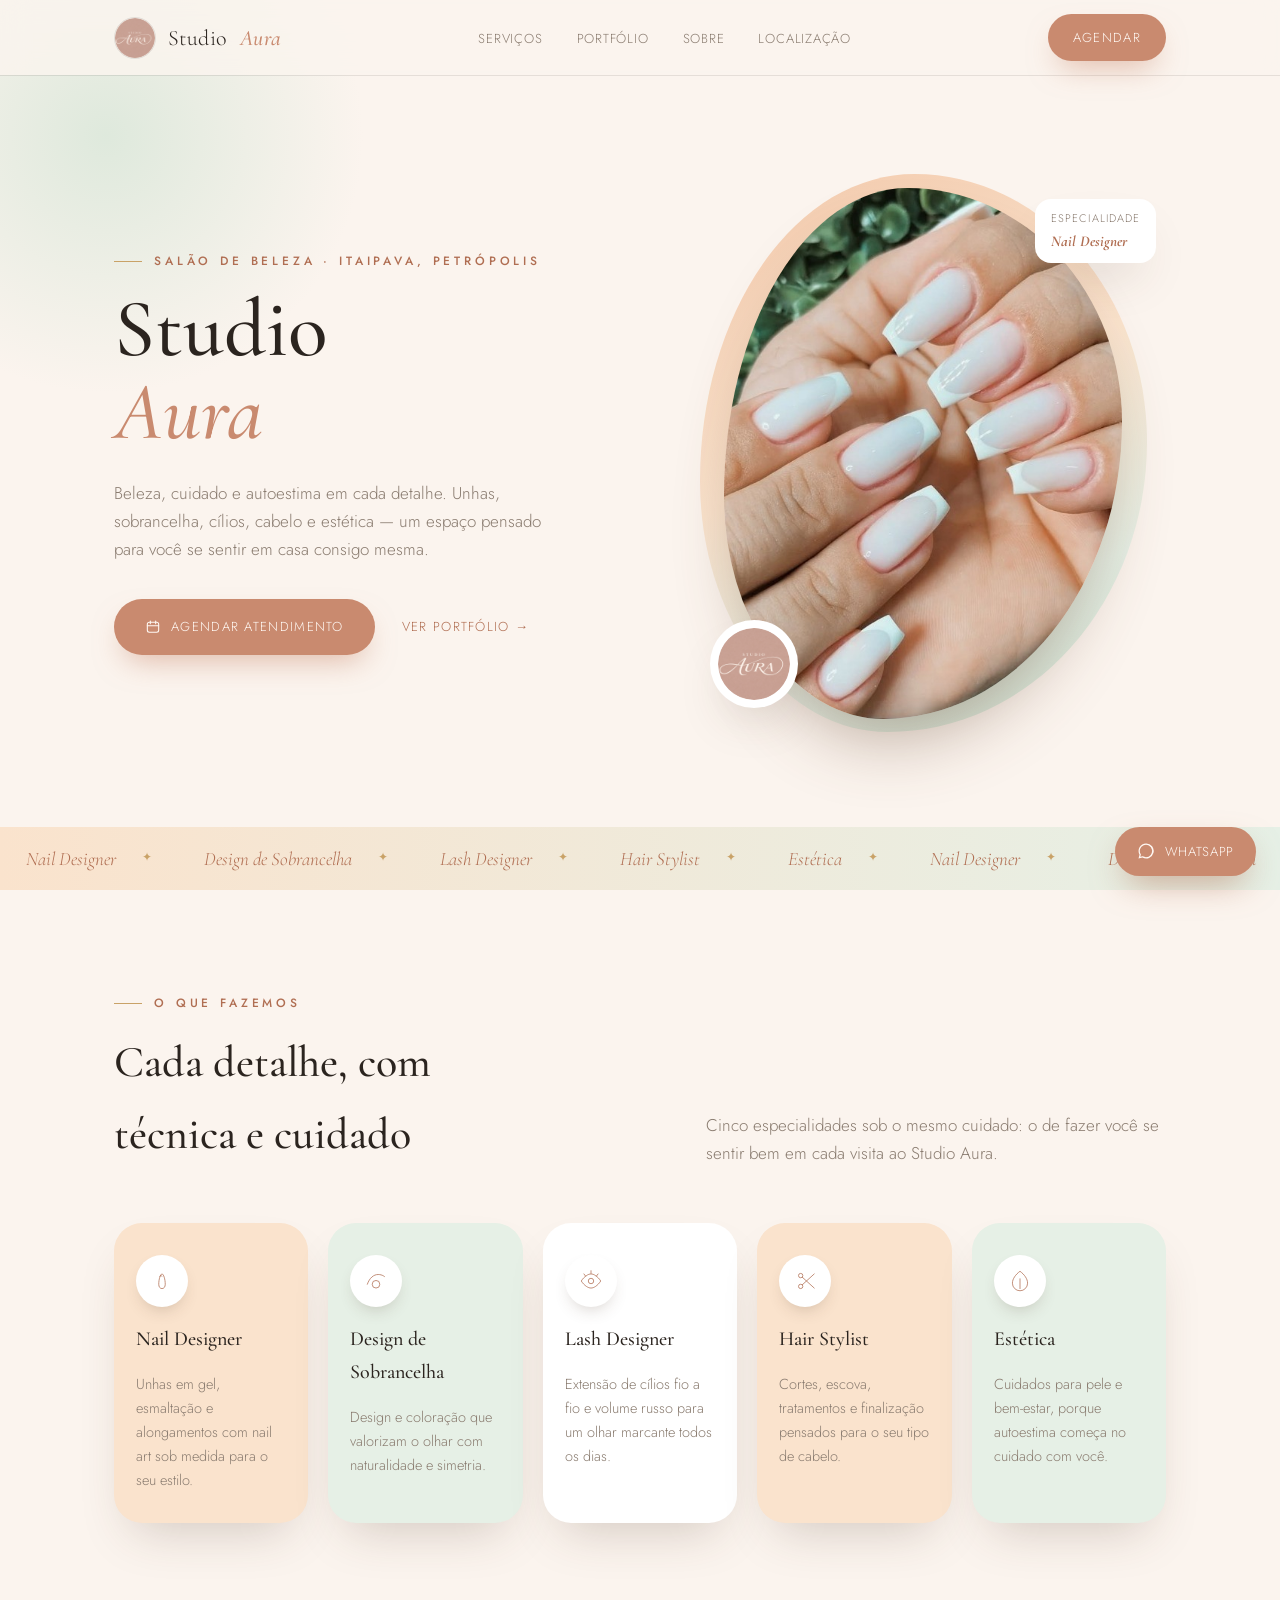
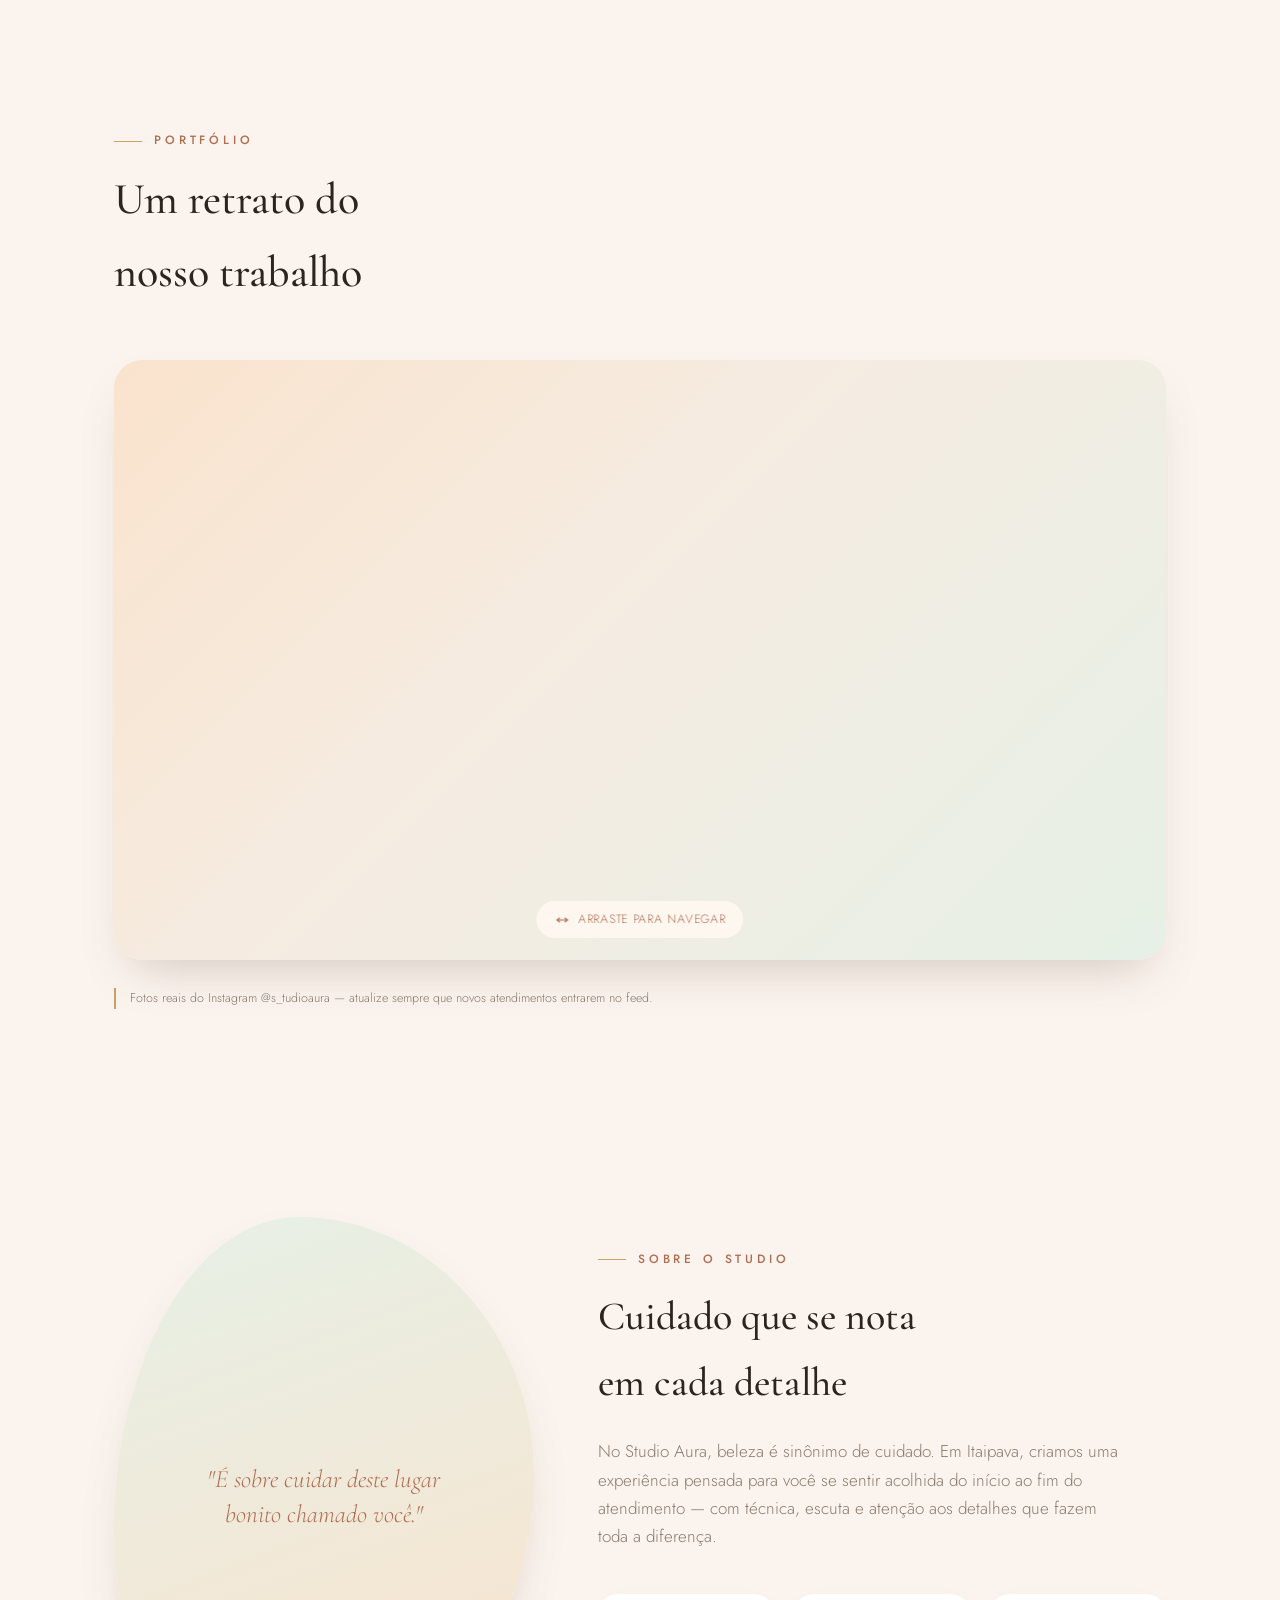
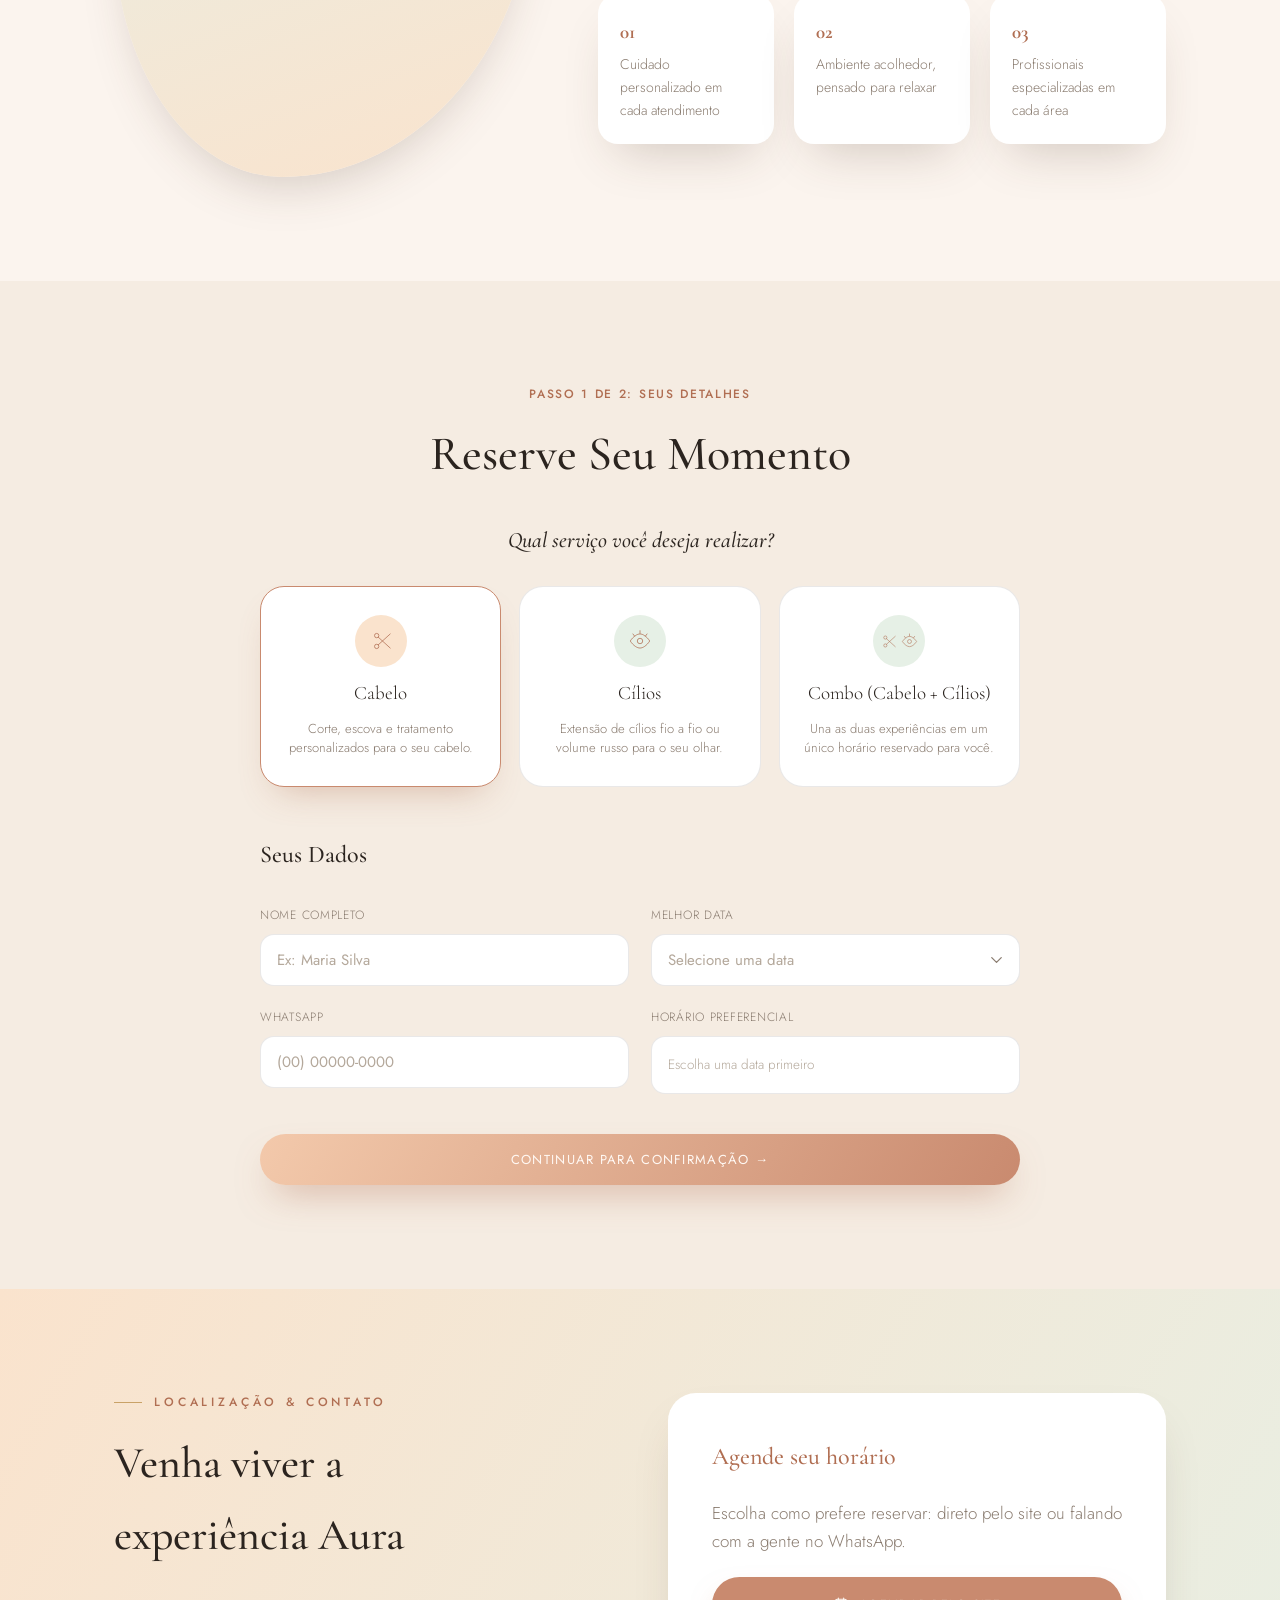
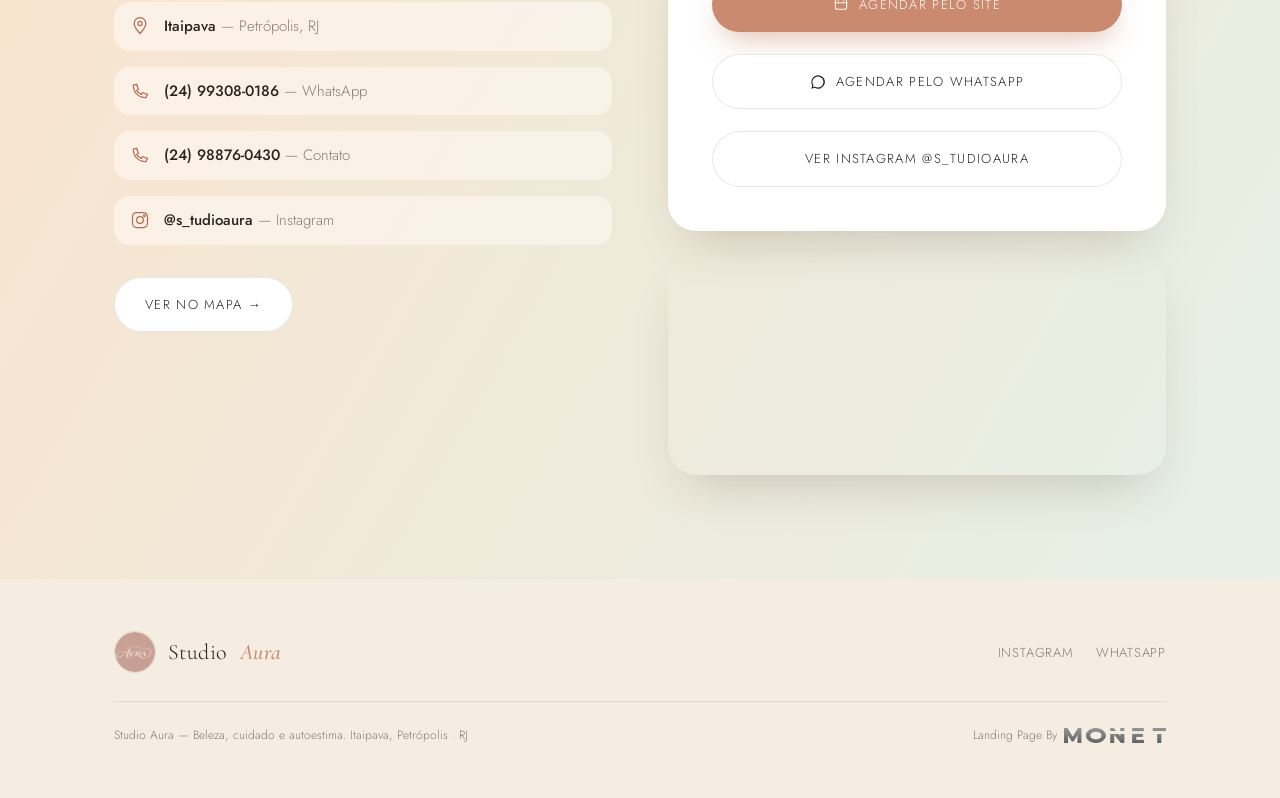
==== commit 3fa84913: "Alteração no header" ====
--- a/index.html
+++ b/index.html
@@ -22,8 +22,9 @@
       <li><a href="#sobre">Sobre</a></li>
       <li><a href="#contato">Localização</a></li>
     </ul>
+    <label class="nav-backdrop" for="menu-toggle" aria-hidden="true"></label>
     <div class="nav-cta">
-      <a class="btn btn-primary" href="#contato" style="padding:12px 24px;">Agendar</a>
+      <a class="btn btn-primary nav-book" href="#contato">Agendar</a>
       <label class="burger" for="menu-toggle"><span></span><span></span><span></span></label>
     </div>
   </div>
--- a/style.css
+++ b/style.css
@@ -111,9 +111,18 @@
   top:env(safe-area-inset-top,0px);
   left:0;right:0;
   z-index:100;
+  border-bottom:1px solid var(--line);
+}
+/* blur lives on a pseudo-element: a backdrop-filter on <header> itself would
+   trap the fixed mobile drawer inside the header box */
+header::before{
+  content:"";
+  position:absolute;
+  inset:0;
+  z-index:-1;
   background:rgba(251,244,238,0.82);
   backdrop-filter:blur(14px);
-  border-bottom:1px solid var(--line);
+  -webkit-backdrop-filter:blur(14px);
 }
 .nav{
   display:flex;
@@ -157,48 +166,129 @@
 }
 .nav-links a:hover{color:var(--rose-deep);}
 .nav-cta{display:flex;align-items:center;gap:24px;}
+.nav-cta .btn-primary{padding:12px 24px;}
+.nav-backdrop{display:none;}
 .burger{display:none;}
 #menu-toggle{display:none;}
 
 @media (max-width:860px){
+  .nav{gap:12px;padding-block:10px;}
+
+  /* logo: compact, never pushes the buttons out */
+  .logo{font-size:clamp(17px,5vw,22px);gap:10px;flex:1;min-width:0;white-space:nowrap;}
+  .logo img{width:36px;height:36px;flex:none;}
+
+  /* right side: Agendar pill + round menu button */
+  .nav-cta{gap:10px;flex:none;}
+  .nav-cta .btn-ghost{display:none;}
+  .nav-cta .btn-primary{
+    padding:10px 18px;
+    font-size:11px;
+    letter-spacing:0.08em;
+    white-space:nowrap;
+    box-shadow:0 8px 18px -10px rgba(176,110,82,0.7);
+  }
+
+  .burger{
+    position:relative;
+    display:flex;
+    width:42px;height:42px;
+    flex:none;
+    align-items:center;justify-content:center;
+    flex-direction:column;
+    gap:5px;
+    cursor:pointer;
+    z-index:103;
+    border:1px solid var(--line);
+    border-radius:50%;
+    background:var(--panel);
+    transition:border-color .3s ease, background .3s ease;
+    -webkit-tap-highlight-color:transparent;
+  }
+  .burger:hover{border-color:var(--rose);}
+  .burger span{
+    width:18px;height:1.5px;
+    background:var(--ink);
+    border-radius:2px;
+    display:block;
+    transition:transform .35s ease, opacity .25s ease;
+  }
+  #menu-toggle:checked ~ .nav-cta .burger span:nth-child(1){transform:translateY(6.5px) rotate(45deg);}
+  #menu-toggle:checked ~ .nav-cta .burger span:nth-child(2){opacity:0;}
+  #menu-toggle:checked ~ .nav-cta .burger span:nth-child(3){transform:translateY(-6.5px) rotate(-45deg);}
+  #menu-toggle:focus-visible ~ .nav-cta .burger{outline:2px solid var(--rose);outline-offset:2px;}
+
+  /* dimmed backdrop, tap to close */
+  .nav-backdrop{
+    display:block;
+    position:fixed;
+    inset:0;
+    z-index:101;
+    background:rgba(43,36,31,0.38);
+    opacity:0;
+    pointer-events:none;
+    transition:opacity .35s ease;
+  }
+  #menu-toggle:checked ~ .nav-backdrop{opacity:1;pointer-events:auto;}
+
+  /* slide-in drawer */
   .nav-links{
     position:fixed;
-    inset:0 0 0 auto;
-    top:0;
-    height:100vh;
-    width:min(78vw,320px);
-    background:var(--panel);
+    top:0;right:0;bottom:0;
+    height:100vh;height:100dvh;
+    width:min(82vw,330px);
+    z-index:102;
+    background:var(--cream);
     flex-direction:column;
-    justify-content:center;
-    align-items:flex-start;
-    gap:26px;
-    padding:80px 40px;
+    justify-content:flex-start;
+    align-items:stretch;
+    gap:0;
+    padding:92px 32px 40px;
     transform:translateX(100%);
-    transition:transform .4s ease;
+    visibility:hidden;
+    transition:transform .4s ease, visibility 0s linear .4s;
     border-left:1px solid var(--line);
+    box-shadow:-30px 0 60px -30px rgba(43,36,31,0.35);
+    overflow-y:auto;
   }
-  #menu-toggle:checked ~ .nav-links{transform:translateX(0);}
-  .burger{
-    display:flex;
-    width:40px;height:40px;
-    align-items:center;justify-content:center;
-    cursor:pointer;
-    flex-direction:column;
-    gap:5px;
-    z-index:101;
+  #menu-toggle:checked ~ .nav-links{
+    transform:translateX(0);
+    visibility:visible;
+    transition:transform .4s ease, visibility 0s;
   }
-  .burger span{width:22px;height:1px;background:var(--ink);display:block;}
-  .nav-cta .btn-ghost{display:none;}
-  .nav{gap:10px;}
-  .nav-cta{gap:12px;flex:none;}
-  .logo{font-size:clamp(15px,4.6vw,22px);gap:8px;flex:1;min-width:0;}
-  .logo img{width:34px;height:34px;flex:none;}
-  .nav-cta .btn-primary{padding:10px 16px;font-size:11px;letter-spacing:0.06em;white-space:nowrap;}
+  .nav-links::before{
+    content:"Menu";
+    position:absolute;
+    top:30px;left:32px;
+    font-size:11px;
+    letter-spacing:0.22em;
+    text-transform:uppercase;
+    color:var(--rose);
+  }
+  .nav-links li{border-bottom:1px solid var(--line);}
+  .nav-links li:first-child{border-top:1px solid var(--line);}
+  .nav-links a{
+    display:block;
+    padding:18px 2px;
+    font-family:var(--font-display);
+    font-size:26px;
+    letter-spacing:0.01em;
+    text-transform:none;
+    color:var(--ink);
+  }
+  .nav-links a:hover,.nav-links a:active{color:var(--rose-deep);}
 }
 
 @media (max-width:380px){
-  .logo{font-size:14px;}
-  .nav-cta .btn-primary{padding:9px 13px;font-size:10px;}
+  .logo{font-size:16px;gap:8px;}
+  .logo img{width:32px;height:32px;}
+  .nav-cta{gap:8px;}
+  .nav-cta .btn-primary{padding:9px 14px;font-size:10px;}
+  .burger{width:38px;height:38px;}
+}
+
+@media (min-width:861px){
+  .nav-backdrop{display:none;}
 }
 
 /* ---------- HERO ---------- */
